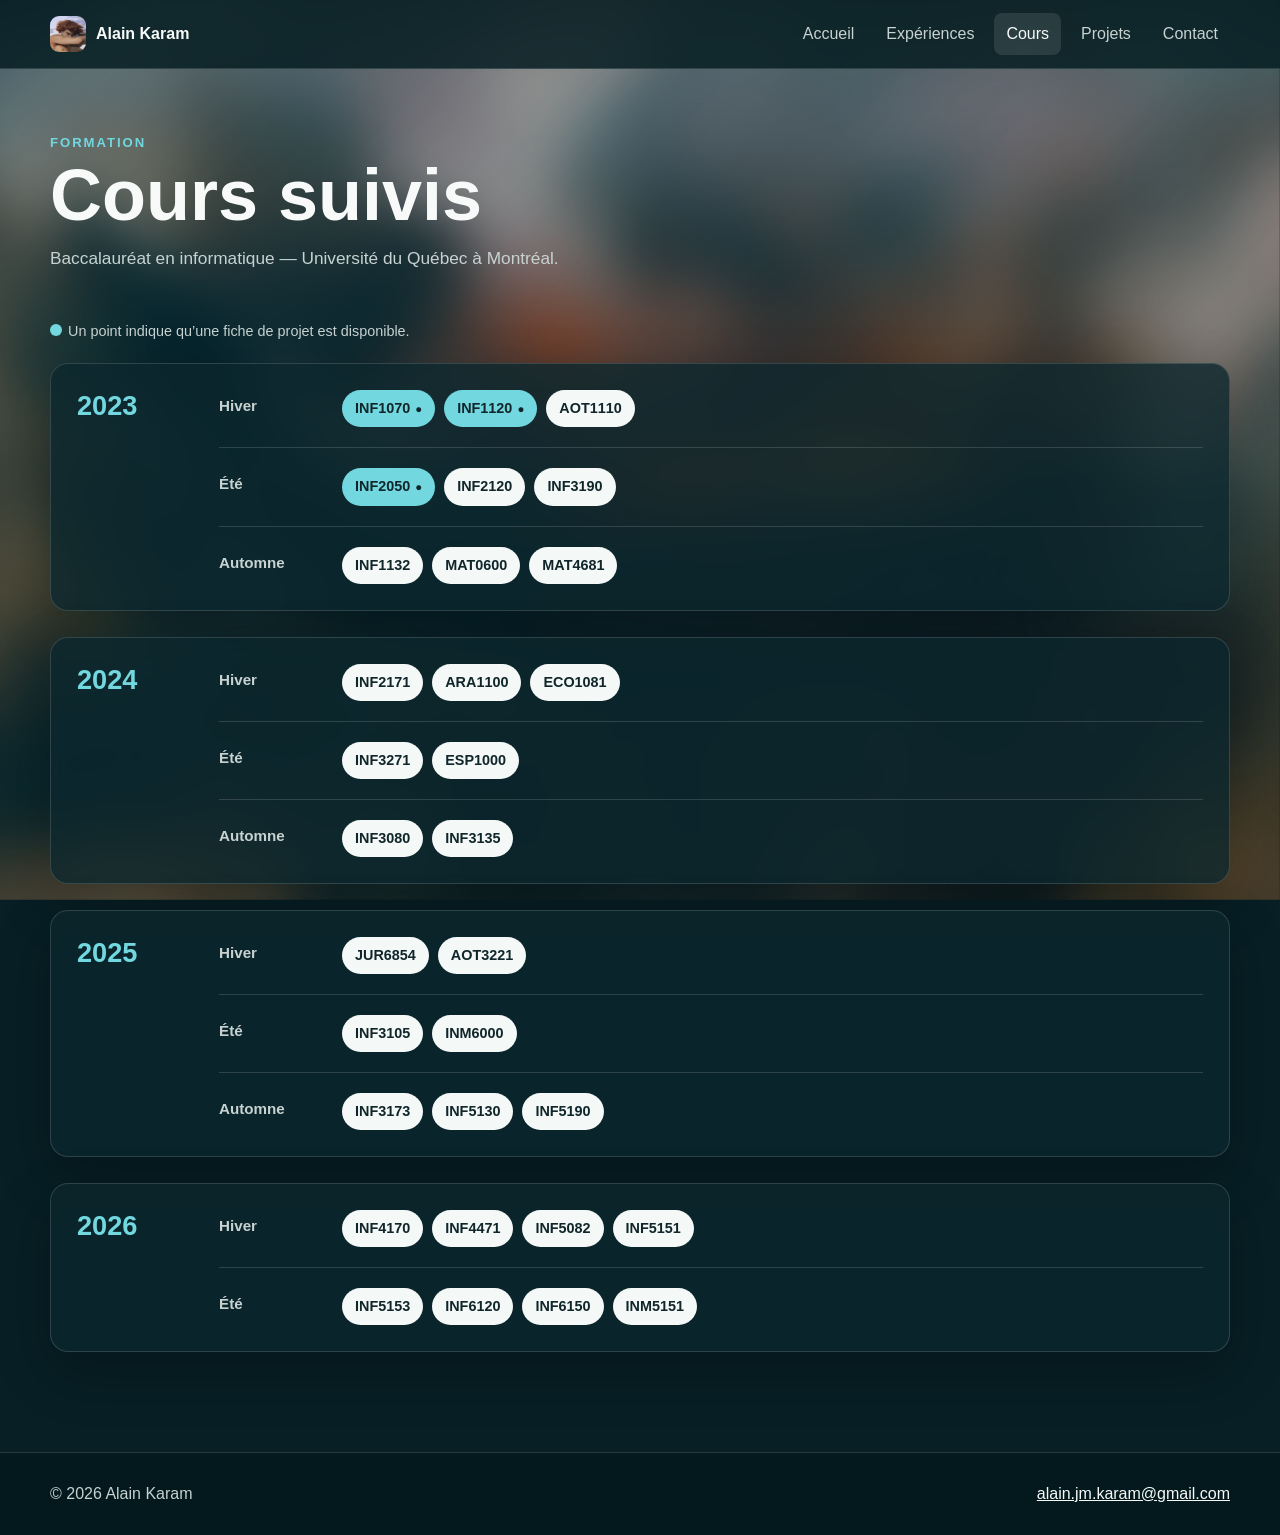
==== pages/cours.html @ 92fa5970 "Réorganiser la structure du portfolio" ====
<!DOCTYPE html>
<html lang="fr">
<head>
    <meta charset="UTF-8">
    <meta name="viewport" content="width=device-width, initial-scale=1.0">
    <meta name="description" content="Le cheminement universitaire en informatique d'Alain Karam à l'UQAM.">
    <title>Cours | Alain Karam</title>
    <link rel="stylesheet" href="../css/base.css">
    <link rel="stylesheet" href="../css/courses.css">
    <script src="../js/main.js" defer></script>
    <script src="../js/courses.js" defer></script>
</head>
<body data-page="courses" data-root="..">
    <a class="skip-link" href="#main-content">Aller au contenu</a>
    <header id="site-header"></header>

    <main id="main-content" class="page-container content-page">
        <header class="page-heading">
            <p class="eyebrow">Formation</p>
            <h1>Cours suivis</h1>
            <p>Baccalauréat en informatique — Université du Québec à Montréal.</p>
        </header>

        <section aria-labelledby="curriculum-title">
            <h2 id="curriculum-title" class="visually-hidden">Cheminement par session</h2>
            <div id="courses-list" class="curriculum-list" aria-live="polite"></div>
            <noscript>
                <p class="empty-state">JavaScript doit être activé pour afficher la liste des cours.</p>
            </noscript>
        </section>
    </main>

    <footer id="site-footer"></footer>
</body>
</html>
---- css/base.css ----
:root {
    --color-bg: #071f25;
    --color-surface: rgba(12, 39, 45, 0.78);
    --color-surface-strong: rgba(7, 29, 34, 0.94);
    --color-border: rgba(255, 255, 255, 0.14);
    --color-text: #f7faf9;
    --color-muted: #c7d2d1;
    --color-accent: #72d7df;
    --color-accent-dark: #062b31;
    --shadow: 0 20px 55px rgba(0, 0, 0, 0.24);
    --radius: 18px;
    --header-height: 68px;
    --container: 1180px;
}

*,
*::before,
*::after {
    box-sizing: border-box;
}

html {
    scroll-behavior: smooth;
}

body {
    min-height: 100vh;
    margin: 0;
    overflow-x: hidden;
    color: var(--color-text);
    background: var(--color-bg);
    font-family: Arial, Helvetica, sans-serif;
    line-height: 1.6;
}

body::before {
    position: fixed;
    inset: 0;
    z-index: -2;
    background: url('../images/background/backgroundBlurred.png') center / cover no-repeat;
    content: '';
}

body::after {
    position: fixed;
    inset: 0;
    z-index: -1;
    background: linear-gradient(135deg, rgba(3, 27, 33, 0.48), rgba(14, 26, 29, 0.22));
    content: '';
    pointer-events: none;
}

img {
    max-width: 100%;
}

a {
    color: inherit;
}

button,
a {
    -webkit-tap-highlight-color: transparent;
}

:focus-visible {
    outline: 3px solid var(--color-accent);
    outline-offset: 4px;
}

.skip-link {
    position: fixed;
    top: 10px;
    left: 10px;
    z-index: 2000;
    padding: 8px 12px;
    color: #111;
    background: #fff;
    border-radius: 8px;
    transform: translateY(-160%);
}

.skip-link:focus {
    transform: translateY(0);
}

.page-container {
    width: min(calc(100% - 40px), var(--container));
    margin-inline: auto;
}

.site-header {
    position: fixed;
    top: 0;
    right: 0;
    left: 0;
    z-index: 1000;
    min-height: var(--header-height);
    background: rgba(5, 29, 34, 0.84);
    border-bottom: 1px solid var(--color-border);
    backdrop-filter: blur(14px);
}

.navbar {
    display: flex;
    min-height: var(--header-height);
    align-items: center;
    justify-content: space-between;
    gap: 24px;
}

.brand {
    display: inline-flex;
    align-items: center;
    gap: 10px;
    color: var(--color-text);
    font-weight: 800;
    text-decoration: none;
}

.brand img {
    width: 36px;
    height: 36px;
    border-radius: 9px;
    object-fit: cover;
}

.nav-toggle {
    display: none;
    padding: 8px 10px;
    color: var(--color-text);
    background: transparent;
    border: 1px solid var(--color-border);
    border-radius: 8px;
    font: inherit;
    cursor: pointer;
}

.nav-links {
    display: flex;
    align-items: center;
    gap: 8px;
    margin: 0;
    padding: 0;
    list-style: none;
}

.nav-links a {
    display: block;
    padding: 8px 12px;
    color: var(--color-muted);
    border-radius: 8px;
    text-decoration: none;
    transition: color 150ms ease, background 150ms ease;
}

.nav-links a:hover,
.nav-links a[aria-current='page'] {
    color: var(--color-text);
    background: rgba(255, 255, 255, 0.1);
}

.content-page {
    min-height: calc(100vh - 100px);
    padding-top: calc(var(--header-height) + 64px);
    padding-bottom: 100px;
}

.page-heading {
    max-width: 760px;
    margin-bottom: 48px;
}

.page-heading h1,
.section-heading h2 {
    margin: 4px 0 10px;
    font-size: clamp(2.3rem, 6vw, 4.5rem);
    line-height: 1.08;
}

.page-heading p:last-child {
    max-width: 680px;
    margin: 0;
    color: var(--color-muted);
    font-size: 1.08rem;
}

.eyebrow {
    margin: 0;
    color: var(--color-accent);
    font-size: 0.82rem;
    font-weight: 800;
    letter-spacing: 0.15em;
    text-transform: uppercase;
}

.button {
    display: inline-flex;
    min-height: 44px;
    align-items: center;
    justify-content: center;
    padding: 10px 18px;
    border: 1px solid transparent;
    border-radius: 999px;
    font-weight: 800;
    text-decoration: none;
    transition: transform 150ms ease, box-shadow 150ms ease, background 150ms ease;
}

.button:hover {
    transform: translateY(-2px);
}

.button-primary {
    color: var(--color-accent-dark);
    background: var(--color-accent);
    box-shadow: 0 10px 28px rgba(0, 0, 0, 0.2);
}

.button-secondary {
    color: var(--color-text);
    background: rgba(255, 255, 255, 0.07);
    border-color: var(--color-border);
}

.empty-state,
.error-message {
    margin: 12px 0 0;
    padding: 14px 16px;
    color: var(--color-muted);
    background: rgba(0, 0, 0, 0.18);
    border: 1px dashed rgba(255, 255, 255, 0.22);
    border-radius: 10px;
}

.site-footer {
    padding: 28px 0;
    color: var(--color-muted);
    background: rgba(4, 24, 28, 0.72);
    border-top: 1px solid var(--color-border);
}

.footer-content {
    display: flex;
    align-items: center;
    justify-content: space-between;
    gap: 20px;
}

.footer-content p {
    margin: 0;
}

.footer-content a {
    color: var(--color-text);
}

.visually-hidden {
    position: absolute;
    width: 1px;
    height: 1px;
    padding: 0;
    margin: -1px;
    overflow: hidden;
    clip: rect(0, 0, 0, 0);
    white-space: nowrap;
    border: 0;
}

@media (max-width: 760px) {
    :root {
        --header-height: 62px;
    }

    .page-container {
        width: min(calc(100% - 28px), var(--container));
    }

    .nav-toggle {
        display: block;
    }

    .nav-links {
        position: absolute;
        top: calc(100% + 1px);
        right: 14px;
        left: 14px;
        display: none;
        padding: 10px;
        background: var(--color-surface-strong);
        border: 1px solid var(--color-border);
        border-radius: 12px;
        box-shadow: var(--shadow);
    }

    .nav-links.is-open {
        display: block;
    }

    .nav-links a {
        padding: 11px 12px;
    }

    .content-page {
        padding-top: calc(var(--header-height) + 42px);
    }

    .footer-content {
        align-items: flex-start;
        flex-direction: column;
    }
}

@media (prefers-reduced-motion: reduce) {
    html {
        scroll-behavior: auto;
    }

    *,
    *::before,
    *::after {
        scroll-behavior: auto !important;
        transition-duration: 0.01ms !important;
    }
}
---- css/courses.css ----
.curriculum-list {
    display: grid;
    gap: 26px;
}

.year-group {
    display: grid;
    grid-template-columns: 120px 1fr;
    gap: 22px;
    padding: 26px;
    background: var(--color-surface);
    border: 1px solid var(--color-border);
    border-radius: var(--radius);
    box-shadow: var(--shadow);
    backdrop-filter: blur(7px);
}

.year-title {
    margin: 0;
    color: var(--color-accent);
    font-size: 1.7rem;
    line-height: 1.2;
}

.term-list {
    display: grid;
    gap: 20px;
}

.term-row {
    display: grid;
    grid-template-columns: 105px 1fr;
    align-items: start;
    gap: 18px;
}

.term-row + .term-row {
    padding-top: 20px;
    border-top: 1px solid var(--color-border);
}

.term-title {
    margin: 4px 0 0;
    color: var(--color-muted);
    font-size: 0.95rem;
}

.course-chips {
    display: flex;
    flex-wrap: wrap;
    gap: 9px;
}

.course-chip {
    display: inline-flex;
    min-height: 36px;
    align-items: center;
    padding: 6px 12px;
    color: #10262a;
    background: #f4f8f7;
    border: 1px solid transparent;
    border-radius: 999px;
    font-size: 0.9rem;
    font-weight: 800;
    text-decoration: none;
}

a.course-chip {
    background: var(--color-accent);
    transition: transform 150ms ease, box-shadow 150ms ease;
}

a.course-chip:hover {
    box-shadow: 0 8px 18px rgba(0, 0, 0, 0.24);
    transform: translateY(-2px);
}

.course-chip-project {
    margin-left: 5px;
    font-size: 0.72rem;
}

.courses-legend {
    margin: 0 0 20px;
    color: var(--color-muted);
    font-size: 0.9rem;
}

.legend-swatch {
    display: inline-block;
    width: 12px;
    height: 12px;
    margin-right: 6px;
    background: var(--color-accent);
    border-radius: 50%;
}

@media (max-width: 680px) {
    .year-group {
        grid-template-columns: 1fr;
        gap: 20px;
        padding: 20px;
    }

    .term-row {
        grid-template-columns: 1fr;
        gap: 10px;
    }

    .term-title {
        margin: 0;
    }
}
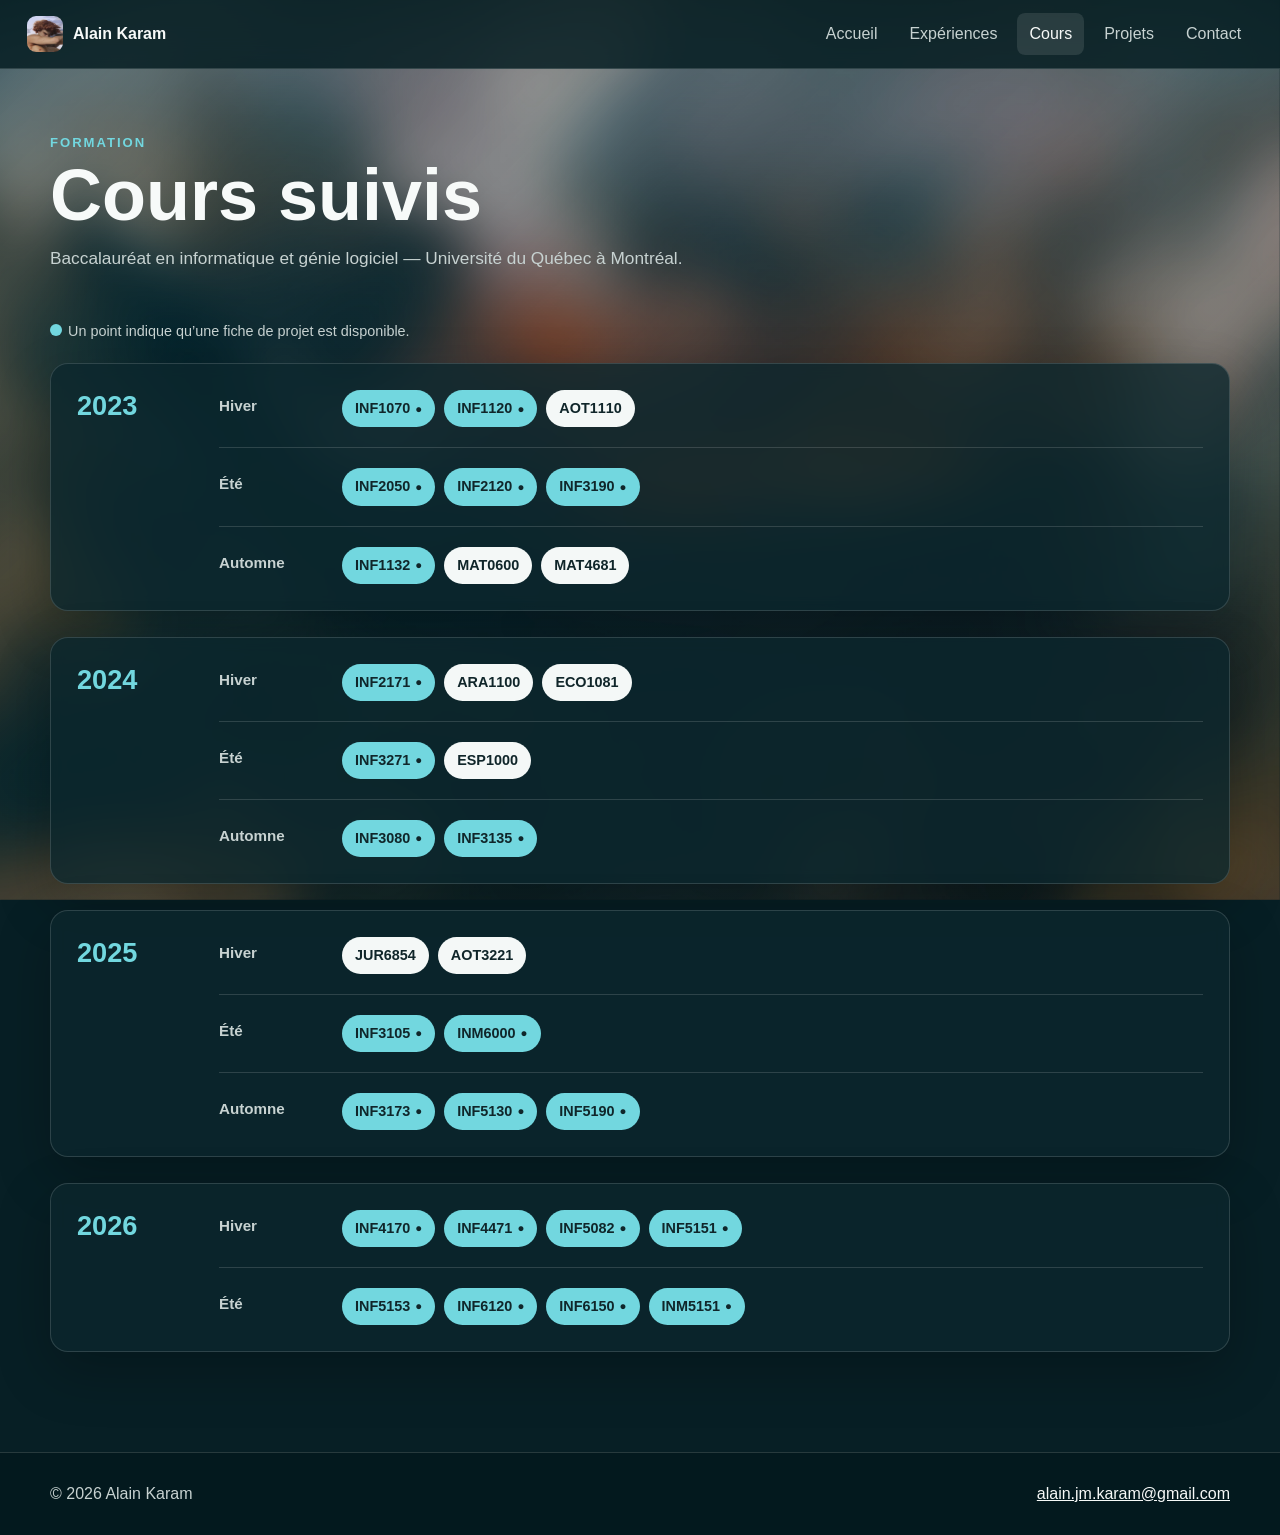
==== commit 47c9c06c: "Ajouter les competences" ====
--- a/pages/cours.html
+++ b/pages/cours.html
@@ -18,7 +18,7 @@
         <header class="page-heading">
             <p class="eyebrow">Formation</p>
             <h1>Cours suivis</h1>
-            <p>Baccalauréat en informatique — Université du Québec à Montréal.</p>
+            <p>Baccalauréat en informatique et génie logiciel — Université du Québec à Montréal.</p>
         </header>
 
         <section aria-labelledby="curriculum-title">
--- a/css/base.css
+++ b/css/base.css
@@ -103,6 +103,8 @@
 
 .navbar {
     display: flex;
+    width: calc(100% - clamp(28px, 4.2vw, 80px));
+    max-width: none;
     min-height: var(--header-height);
     align-items: center;
     justify-content: space-between;
